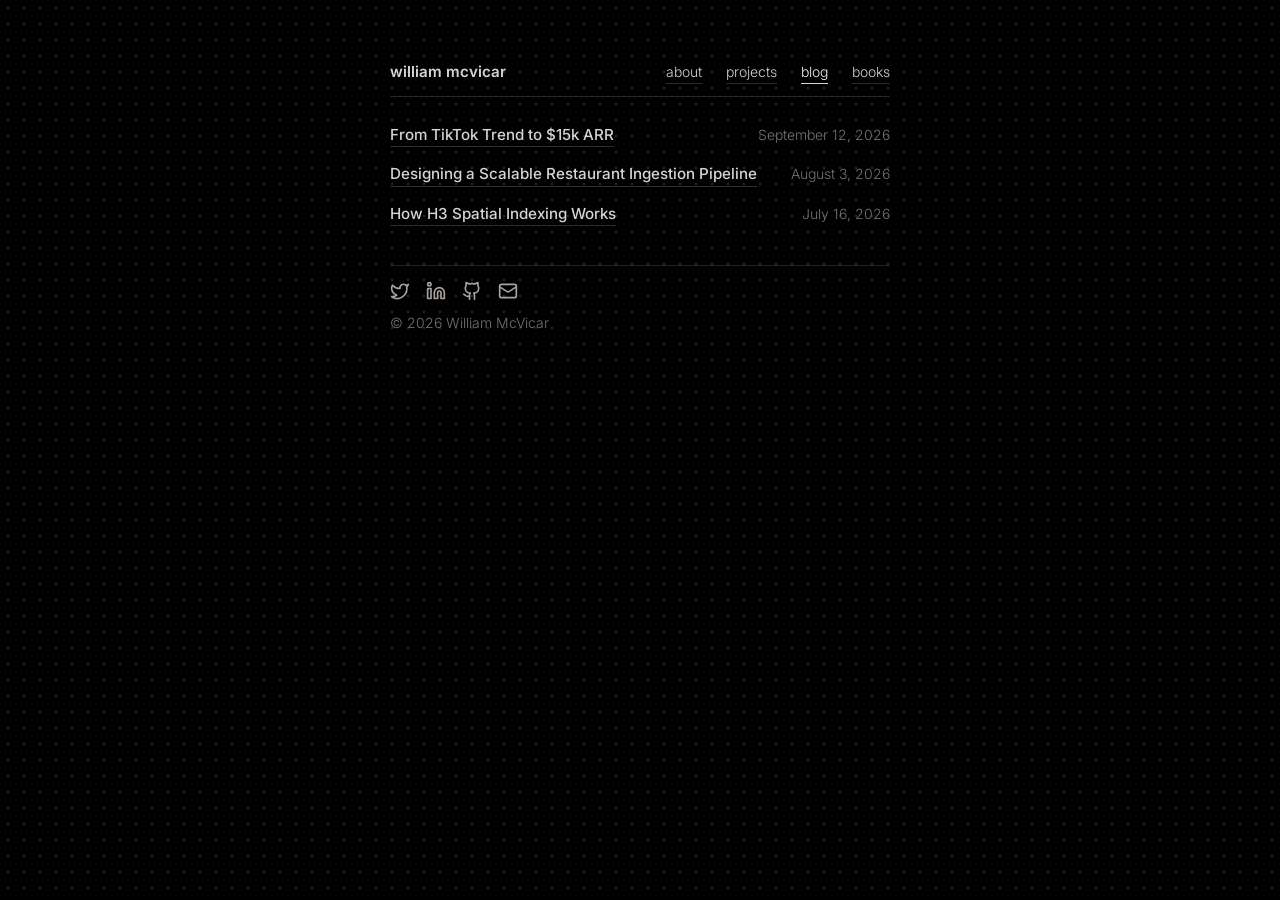
==== blog/index.html @ 118fc6f8 "Updated icons" ====
<!doctype html>
<html lang="en">
  <head>
    <meta charset="UTF-8" />
    <meta name="viewport" content="width=device-width, initial-scale=1.0" />
    <title>Blog | William McVicar</title>
    <meta
      name="description"
      content="Notes from William McVicar on software, systems, and things he's been building."
    />
    <link rel="icon" href="/favicon.svg" type="image/svg+xml" />
    <link rel="preconnect" href="https://fonts.googleapis.com" />
    <link rel="preconnect" href="https://fonts.gstatic.com" crossorigin />
    <link
      href="https://fonts.googleapis.com/css2?family=Inter:wght@400;500;600;700&amp;display=swap"
      rel="stylesheet"
    />
    <link rel="stylesheet" href="../styles.css" />
  </head>
  <body>
    <div class="page">
      <header class="topbar">
        <a class="site-title" href="/">william mcvicar</a>
        <nav>
          <a class="animated-link" href="/">about</a>
          <a class="animated-link" href="/projects/">projects</a>
          <a class="animated-link is-active" href="/blog/">blog</a>
          <a class="animated-link" href="/books/">books</a>
        </nav>
      </header>

      <main>
        <section class="content blog-content" aria-labelledby="blog-title">
          <h1 class="sr-only" id="blog-title">Blog</h1>

          <ul class="post-list" aria-label="blog posts">
            <li class="post-row">
              <div>
                <a
                  class="post-title animated-link"
                  href="/blog/from-tiktok-trend-to-15k-arr/"
                  >From TikTok Trend to $15k ARR</a
                >
              </div>
              <time class="post-date" datetime="2026-09-12">September 12, 2026</time>
            </li>
            <li class="post-row">
              <div>
                <a
                  class="post-title animated-link"
                  href="/blog/designing-a-scalable-restaurant-ingestion-pipeline/"
                  >Designing a Scalable Restaurant Ingestion Pipeline</a
                >
              </div>
              <time class="post-date" datetime="2026-08-03">August 3, 2026</time>
            </li>
            <li class="post-row">
              <div>
                <a
                  class="post-title animated-link"
                  href="/blog/how-h3-spatial-indexing-works/"
                  >How H3 Spatial Indexing Works</a
                >
              </div>
              <time class="post-date" datetime="2026-07-16">July 16, 2026</time>
            </li>
          </ul>
        </section>
      </main>

      <footer id="contact" class="footer">
        <div class="links">
          <a class="social-link" href="https://x.com/wmcvicar_" aria-label="x" target="_blank" rel="noopener noreferrer">
            <svg class="social-icon" aria-hidden="true" viewBox="0 0 24 24" fill="none" stroke="currentColor" stroke-width="2" stroke-linecap="round" stroke-linejoin="round"><path d="M22 4s-.7 2.1-2 3.4c1.6 10-9.4 17.3-18 11.6 2.2.1 4.4-.6 6-2C3 15.5.5 9.6 3 5c2.2 2.6 5.6 4.1 9 4-.9-4.2 4-6.6 7-3.8 1.1 0 3-1.2 3-1.2z"/></svg>
            <span class="social-label">x</span>
          </a>
          <a class="social-link" href="https://www.linkedin.com/in/william-mcvicar-0531a7324/" aria-label="linkedin" target="_blank" rel="noopener noreferrer">
            <svg class="social-icon" aria-hidden="true" viewBox="0 0 24 24" fill="none" stroke="currentColor" stroke-width="2" stroke-linecap="round" stroke-linejoin="round"><path d="M16 8a6 6 0 0 1 6 6v7h-4v-7a2 2 0 0 0-2-2 2 2 0 0 0-2 2v7h-4v-7a6 6 0 0 1 6-6z"/><rect width="4" height="12" x="2" y="9"/><circle cx="4" cy="4" r="2"/></svg>
            <span class="social-label">linkedin</span>
          </a>
          <a class="social-link" href="https://github.com/wmcv" aria-label="github" target="_blank" rel="noopener noreferrer">
            <svg class="social-icon" aria-hidden="true" viewBox="0 0 24 24" fill="none" stroke="currentColor" stroke-width="2" stroke-linecap="round" stroke-linejoin="round"><path d="M15 22v-4a4.8 4.8 0 0 0-1-3.5c3 0 6-2 6-5.5.08-1.25-.27-2.48-1-3.5.28-1.15.28-2.35 0-3.5 0 0-1 0-3 1.5-2.64-.5-5.36-.5-8 0C6 2 5 2 5 2c-.3 1.15-.3 2.35 0 3.5A5.4 5.4 0 0 0 4 9c0 3.5 3 5.5 6 5.5-.39.49-.68 1.05-.85 1.65-.17.6-.22 1.23-.15 1.85v4"/><path d="M9 18c-4.51 2-5-2-7-2"/></svg>
            <span class="social-label">github</span>
          </a>
          <a class="social-link" href="mailto:wmcvicar@uwaterloo.ca" aria-label="email">
            <svg class="social-icon" aria-hidden="true" viewBox="0 0 24 24" fill="none" stroke="currentColor" stroke-width="2" stroke-linecap="round" stroke-linejoin="round"><rect width="20" height="16" x="2" y="4" rx="2"/><path d="m22 7-8.97 5.7a1.94 1.94 0 0 1-2.06 0L2 7"/></svg>
            <span class="social-label">email</span>
          </a>
        </div>
        <p class="copyright">&copy; <span id="year"></span> William McVicar</p>
      </footer>
    </div>

    <script src="../script.js"></script>
  </body>
</html>
---- styles.css ----
:root {
  --bg: #000000;
  --dot: #1f2937;
  --surface: #171717;
  --surface-soft: #111111;
  --border: #262626;
  --border-strong: #404040;
  --text: #a8a29e;
  --text-strong: #d6d3d1;
  --text-soft: #78716c;
  --accent: #93a4be;
  --page-width: 500px;
  --page-pad: 24px;
  --font-xs: 0.75rem;
  --font-sm: 0.875rem;
  --font-base: 0.95rem;
  --font-lg: 1.125rem;
  --font-xl: 1.45rem;
  --line: 1.55;
  --radius: 8px;
  --ease: cubic-bezier(0.22, 1, 0.36, 1);
  --duration: 180ms;
}

* {
  box-sizing: border-box;
}

html,
body {
  margin: 0;
  min-height: 100%;
}

html {
  scroll-padding-top: 24px;
  scroll-behavior: smooth;
}

body {
  color: var(--text);
  background-color: var(--bg);
  background-image: radial-gradient(circle, var(--dot) 1px, transparent 1px);
  background-size: 16px 16px;
  font-family: "Inter", "Geist", ui-sans-serif, system-ui, -apple-system, BlinkMacSystemFont, "Segoe UI", sans-serif;
  font-size: var(--font-base);
  font-weight: 300;
  line-height: var(--line);
  letter-spacing: 0;
  overflow-x: hidden;
}

a {
  color: inherit;
}

.page {
  width: 100%;
  max-width: calc(var(--page-width) + (var(--page-pad) * 2));
  margin-inline: auto;
  padding: 60px var(--page-pad) 28px;
}

.article-page {
  max-width: calc(1000px + (var(--page-pad) * 2));
}

.article-page .topbar,
.article-page .footer {
  max-width: 760px;
  margin-inline: auto;
}

.topbar {
  display: flex;
  align-items: center;
  justify-content: space-between;
  gap: 16px;
  padding-bottom: 12px;
  border-bottom: 1px solid var(--border);
}

.site-title {
  color: var(--text-strong);
  font-size: var(--font-base);
  font-weight: 600;
  text-decoration: none;
  white-space: nowrap;
}

nav {
  display: flex;
  align-items: center;
  justify-content: flex-end;
  flex-wrap: wrap;
  gap: 24px;
}

nav a {
  color: var(--text);
  font-size: var(--font-sm);
  text-decoration: none;
}

.animated-link {
  position: relative;
  display: inline-flex;
  align-items: center;
  color: var(--text-strong);
  text-decoration: none;
  transition: color 300ms ease;
}

.animated-link::after,
.animated-link::before {
  content: "";
  position: absolute;
  left: 0;
  right: 0;
  bottom: -1px;
  height: 1px;
  transform-origin: left;
  pointer-events: none;
}

.animated-link::after {
  background: var(--border-strong);
  opacity: 0.7;
}

.animated-link::before {
  z-index: 1;
  background: var(--text-strong);
  opacity: 0;
  transform: scaleX(0);
}

.animated-link:hover,
.animated-link:focus-visible,
.animated-link.is-active {
  color: #f5f5f4;
}

.animated-link:hover::before,
.animated-link:focus-visible::before {
  opacity: 1;
  animation: sweep 2s ease-in-out infinite;
}

.animated-link.is-active::before {
  opacity: 1;
  transform: scaleX(1);
}

a:focus-visible {
  outline: 1px solid var(--text-strong);
  outline-offset: 4px;
}

.sr-only {
  position: absolute;
  width: 1px;
  height: 1px;
  padding: 0;
  margin: -1px;
  overflow: hidden;
  clip: rect(0, 0, 0, 0);
  white-space: nowrap;
  border: 0;
}

.content {
  margin-top: 18px;
}

.group-block {
  position: relative;
  margin-top: 10px;
  padding-left: 16px;
  border-radius: var(--radius);
  transition: transform var(--duration) var(--ease);
}

.group-block:hover {
  transform: translateX(4px);
}

.group-label,
.single-line {
  margin: 0;
  color: var(--text);
  font-size: var(--font-base);
}

.group-label {
  font-style: italic;
  font-weight: 600;
}

.single-line::before,
.group-label::before {
  content: "";
  position: absolute;
  left: 0;
  top: 0.72em;
  width: 6px;
  height: 6px;
  background: var(--text-strong);
  transform: translateY(-50%) rotate(45deg);
  transition: transform 300ms var(--ease);
}

.group-block:hover .single-line::before,
.group-block:hover .group-label::before {
  transform: translateY(-50%) rotate(90deg);
}

.experience-lines,
.project-lines {
  display: grid;
  gap: 4px;
  margin-top: 10px;
  margin-left: 16px;
}

.experience-lines p,
.project-lines p {
  margin: 0;
  color: var(--text);
  font-size: var(--font-base);
  line-height: var(--line);
}

.company-link {
  margin-left: 0.2rem;
}

.link-icon {
  width: 14px;
  height: 14px;
  margin-right: 0.2rem;
  border: 1px solid var(--text-strong);
  border-radius: 3px;
  background: #ffffff;
  box-shadow: 0 0 0 1px rgba(0, 0, 0, 0.75);
  vertical-align: -2px;
}

.blog-content,
.archive-content,
.article {
  margin-top: 18px;
}

.blog-layout {
  display: grid;
  grid-template-columns: 180px minmax(0, 740px);
  gap: 48px;
  align-items: start;
  max-width: 968px;
  margin-inline: auto;
}

.toc {
  position: sticky;
  width: 180px;
  top: 90px;
  margin-top: 18px;
  color: var(--text-soft);
  font-size: 0.8125rem;
  opacity: 0.74;
}

.blog-layout > .article {
  width: 100%;
}

.toc h3 {
  margin: 0 0 10px;
  color: var(--text);
  font-size: 0.75rem;
  font-weight: 500;
  letter-spacing: 0.04em;
}

.toc nav {
  display: grid;
  gap: 8px;
}

.toc-link {
  position: relative;
  display: block;
  padding: 0 0 0 13px;
  color: var(--text-soft);
  font-size: 0.8125rem;
  font-weight: 500;
  line-height: 1.45;
  text-decoration: none;
  opacity: 0.68;
  transition: color var(--duration) var(--ease), transform var(--duration) var(--ease);
}

.toc-link::before {
  content: "";
  position: absolute;
  left: 0;
  top: 0.72em;
  width: 4px;
  height: 4px;
  border-radius: 999px;
  background: #22c55e;
  opacity: 0;
  transform: translateY(-50%) scale(0.6);
  transition: opacity var(--duration) var(--ease), transform var(--duration) var(--ease);
}

.toc-link:hover,
.toc-link:focus-visible {
  color: var(--text);
  opacity: 1;
  transform: translateX(3px);
}

.toc-link.is-active {
  color: #f5f5f4;
  opacity: 1;
}

.toc-link.is-active::before {
  opacity: 1;
  transform: translateY(-50%) scale(1);
}

.toc-link[data-level="2"] {
  font-weight: 600;
}

.toc-link[data-level="3"] {
  padding-left: 24px;
  font-weight: 400;
}

.toc-link[data-level="3"]::before {
  left: 11px;
}

.page-heading {
  margin: 0;
  color: var(--text-strong);
  font-size: var(--font-xl);
  font-weight: 600;
  line-height: 1.2;
}

.page-subtitle {
  margin: 6px 0 18px;
  color: var(--text);
  font-size: var(--font-sm);
  line-height: var(--line);
}

.post-list {
  display: grid;
  gap: 0;
  padding: 0;
  margin: 0;
  list-style: none;
}

.post-row {
  display: flex;
  align-items: baseline;
  justify-content: space-between;
  gap: 16px;
  padding: 8px 0;
}

.post-title {
  font-size: var(--font-base);
  font-weight: 500;
}

.post-date {
  color: var(--text-soft);
  font-size: var(--font-sm);
  white-space: nowrap;
}

.books-content {
  margin-top: 18px;
}

.book-list {
  display: grid;
}

.book-entry {
  display: grid;
  grid-template-columns: 52px minmax(0, 1fr);
  gap: 18px;
  align-items: start;
  padding: 24px 0;
  border-top: 1px solid var(--border);
}

.book-entry:first-child {
  padding-top: 0;
  border-top: 0;
}

.book-entry:last-child {
  border-bottom: 1px solid var(--border);
}

.book-cover {
  display: block;
  width: 52px !important;
  max-width: 52px;
  height: auto;
  border-radius: 3px;
}

.book-content {
  min-width: 0;
}

.book-heading {
  display: flex;
  align-items: baseline;
  justify-content: space-between;
  gap: 16px;
}

.book-heading h2 {
  margin: 0;
  color: var(--text-strong);
  font-size: var(--font-base);
  font-weight: 600;
  line-height: 1.35;
}

.book-category {
  flex: 0 0 auto;
  color: var(--text-soft);
  font-size: var(--font-xs);
  line-height: 1.35;
}

.book-author {
  margin: 6px 0 0;
  font-size: var(--font-sm);
  line-height: 1.55;
}

.book-author {
  color: var(--text-soft);
}

.book-notes {
  display: grid;
  gap: 4px;
  margin: 10px 0 0;
  padding-left: 17px;
  color: var(--text);
  font-size: var(--font-sm);
  line-height: 1.55;
  text-wrap: pretty;
}

.book-notes li::marker {
  color: var(--text-soft);
}

.project-card-list {
  display: grid;
  gap: 16px;
}

.project-card {
  overflow: hidden;
  border: 1px solid var(--border);
  border-radius: var(--radius);
  background: var(--surface);
  transition: border-color var(--duration) var(--ease), transform var(--duration) var(--ease);
}

.project-card:hover {
  border-color: var(--border-strong);
  transform: translateY(-2px);
}

.project-media {
  display: block;
  height: 250px;
  overflow: hidden;
  background:
    linear-gradient(135deg, rgba(31, 41, 55, 0.36), rgba(23, 23, 23, 0.2)),
    radial-gradient(circle, rgba(148, 163, 184, 0.12) 1px, transparent 1px);
  background-size: auto, 14px 14px;
  border-bottom: 1px solid var(--border);
  text-decoration: none;
  transition: height 500ms var(--ease);
}

.project-card:hover .project-media {
  height: 275px;
}

.project-media video {
  display: block;
  width: 100%;
  height: 100%;
  object-fit: contain;
  object-position: center;
}

.project-category {
  margin: 0 0 4px;
  color: var(--text-soft);
  font-size: var(--font-xs);
}

.project-info {
  padding: 14px;
  background: var(--surface-soft);
}

.project-head {
  display: flex;
  align-items: center;
  justify-content: space-between;
  gap: 12px;
}

.project-head h2 {
  margin: 0;
  color: var(--text-strong);
  font-size: var(--font-lg);
  font-weight: 600;
  line-height: 1.25;
}

.project-actions {
  display: flex;
  gap: 6px;
}

.icon-link {
  display: inline-grid;
  place-items: center;
  width: 24px;
  height: 24px;
  border: 1px solid var(--border);
  border-radius: 6px;
  color: var(--text);
  font-size: var(--font-xs);
  text-decoration: none;
  transition: color var(--duration) var(--ease), border-color var(--duration) var(--ease), transform 500ms var(--ease);
}

.icon-link:hover,
.icon-link:focus-visible {
  color: var(--text-strong);
  border-color: var(--border-strong);
  transform: scale(1.08);
}

.action-icon {
  width: 14px;
  height: 14px;
}

.project-info p {
  margin: 8px 0 0;
  color: var(--text);
  font-size: var(--font-sm);
  line-height: 1.5;
}

.project-info .project-category {
  margin-top: 0;
}

.project-info .project-meta {
  color: var(--text-soft);
  font-size: var(--font-xs);
}

strong {
  color: inherit;
  font-weight: 700;
}

.back-link {
  margin-bottom: 18px;
  color: var(--text);
  font-size: var(--font-sm);
}

.article-header {
  padding-bottom: 16px;
  margin-bottom: 16px;
  border-bottom: 1px solid var(--border);
}

.article h1 {
  margin: 0;
  color: var(--text-strong);
  font-size: 1.8rem;
  font-weight: 600;
  line-height: 1.2;
}

.article-header p {
  margin: 8px 0 0;
  color: var(--text);
  font-size: var(--font-base);
  line-height: var(--line);
}

.article-meta {
  display: flex;
  flex-wrap: wrap;
  gap: 10px;
  margin-top: 10px;
  color: var(--text-soft);
  font-size: var(--font-sm);
}

.notice {
  padding: 10px 12px;
  border: 1px solid var(--border);
  border-radius: var(--radius);
  margin: 0 0 22px;
  background: var(--surface-soft);
  color: var(--text);
  font-size: var(--font-sm);
}

.article section {
  margin-top: 26px;
}

.article h2,
.article h3 {
  color: var(--text-strong);
  font-weight: 600;
  line-height: 1.3;
  scroll-margin-top: 100px;
}

.article h2 {
  margin: 0 0 8px;
  font-size: 1.2rem;
}

.article h3 {
  margin: 18px 0 8px;
  font-size: 1.05rem;
}

.article p,
.article li,
.article td,
.article th {
  color: var(--text);
  font-size: var(--font-base);
  line-height: 1.7;
}

.article p {
  margin: 0 0 12px;
}

.article ul,
.article ol {
  margin: 8px 0 0;
  padding-left: 20px;
}

.article code {
  border: 1px solid var(--border);
  border-radius: 4px;
  padding: 0.12rem 0.28rem;
  background: var(--surface-soft);
  color: var(--text-strong);
  font-family: ui-monospace, SFMono-Regular, Menlo, Monaco, Consolas, "Liberation Mono", monospace;
  font-size: 0.86em;
}

.article pre {
  overflow-x: auto;
  padding: 12px;
  border: 1px solid var(--border);
  border-radius: var(--radius);
  background: var(--surface-soft);
}

.article pre code {
  border: 0;
  padding: 0;
  background: transparent;
}

.article blockquote {
  margin: 16px 0;
  padding-left: 14px;
  border-left: 2px solid var(--border-strong);
  color: var(--text);
  font-style: italic;
}

.article-figure {
  margin: 16px 0;
}

.figure-placeholder {
  display: grid;
  min-height: 180px;
  place-items: center;
  border: 1px solid var(--border);
  border-radius: var(--radius);
  background:
    linear-gradient(135deg, rgba(31, 41, 55, 0.35), rgba(23, 23, 23, 0.35)),
    radial-gradient(circle, rgba(214, 211, 209, 0.12) 1px, transparent 1px);
  background-size: auto, 14px 14px;
  color: var(--text-soft);
  font-size: var(--font-sm);
}

figcaption {
  margin-top: 6px;
  color: var(--text-soft);
  font-size: var(--font-xs);
}

.table-wrap {
  overflow-x: auto;
}

table {
  width: 100%;
  min-width: 420px;
  border-collapse: collapse;
  font-size: var(--font-sm);
}

th,
td {
  padding: 8px;
  border: 1px solid var(--border);
  text-align: left;
}

th {
  color: var(--text-strong);
  font-weight: 600;
}

.footer {
  margin-top: 32px;
  padding-top: 14px;
  border-top: 1px solid var(--border);
}

.links {
  display: flex;
  flex-wrap: wrap;
  gap: 16px;
}

.social-link {
  display: inline-flex;
  align-items: center;
  color: var(--text);
  font-size: var(--font-sm);
  text-decoration: none;
  transition: color var(--duration) var(--ease);
}

.social-link:hover,
.social-link:focus-visible {
  color: var(--text-strong);
}

.social-icon {
  width: 20px;
  height: 20px;
  transition: transform 500ms var(--ease);
}

.social-link:hover .social-icon,
.social-link:focus-visible .social-icon {
  transform: scale(1.1);
}

.social-label {
  display: inline-block;
  max-width: 0;
  overflow: hidden;
  opacity: 0;
  white-space: nowrap;
  transition: max-width 500ms var(--ease), margin-left 500ms var(--ease), opacity 500ms var(--ease);
}

.social-link:hover .social-label,
.social-link:focus-visible .social-label {
  max-width: 80px;
  margin-left: 8px;
  opacity: 1;
}

.copyright {
  margin: 10px 0 0;
  color: var(--text-soft);
  font-size: var(--font-sm);
}

@keyframes sweep {
  0% {
    transform: scaleX(0);
    transform-origin: left;
  }
  50% {
    transform: scaleX(1);
    transform-origin: left;
  }
  50.1% {
    transform: scaleX(1);
    transform-origin: right;
  }
  100% {
    transform: scaleX(0);
    transform-origin: right;
  }
}

@media (max-width: 680px) {
  :root {
    --page-pad: 20px;
    --font-base: 1rem;
    --font-sm: 0.92rem;
  }

  .page {
    padding-top: 28px;
  }

  .topbar {
    align-items: flex-start;
    flex-direction: column;
  }

  nav {
    justify-content: flex-start;
    gap: 16px;
  }

  .post-row {
    align-items: flex-start;
    flex-direction: column;
    gap: 2px;
  }

  .book-heading {
    align-items: flex-start;
    flex-direction: column;
    gap: 2px;
  }

  .book-entry {
    grid-template-columns: 44px minmax(0, 1fr);
    gap: 14px;
  }

  .book-cover {
    width: 44px !important;
    max-width: 44px;
  }
}

@media (max-width: 360px) {
  .book-entry {
    grid-template-columns: 1fr;
    gap: 12px;
  }

  .book-cover {
    width: 52px !important;
    max-width: 52px;
  }
}

@media (max-width: 1180px) {
  .article-page {
    max-width: calc(100% - (var(--page-pad) * 2));
  }

  .blog-layout {
    grid-template-columns: 160px minmax(0, 1fr);
    gap: 32px;
    max-width: 100%;
  }

  .toc {
    width: 160px;
    font-size: 0.8125rem;
  }

  .toc-link {
    font-size: 0.8125rem;
  }
}

@media (max-width: 999px) {
  .article-page {
    max-width: calc(var(--page-width) + (var(--page-pad) * 2));
  }

  .blog-layout {
    display: block;
  }

  .toc {
    display: none;
  }
}

@media (prefers-reduced-motion: reduce) {
  *,
  *::before,
  *::after {
    scroll-behavior: auto !important;
    transition-duration: 0.01ms !important;
    animation-duration: 0.01ms !important;
    animation-iteration-count: 1 !important;
  }

  .animated-link:hover::before,
  .animated-link:focus-visible::before {
    transform: scaleX(1);
  }

  .group-block:hover,
  .project-card:hover {
    transform: none;
  }

  .project-card:hover .project-media {
    height: 250px;
  }
}
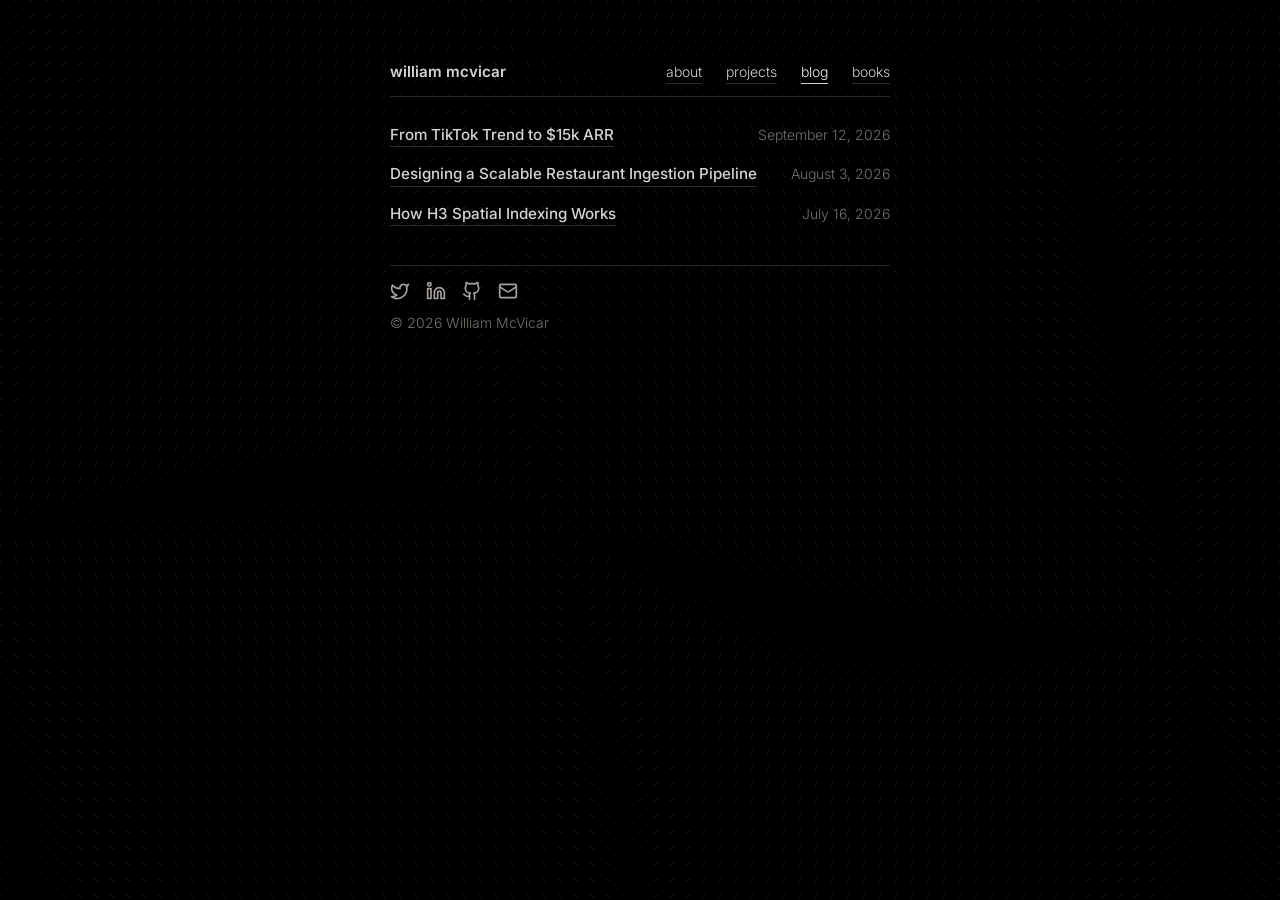
==== commit 52de19ab: "Updated background" ====
--- a/blog/index.html
+++ b/blog/index.html
@@ -91,6 +91,7 @@
       </footer>
     </div>
 
+    <script src="../vector-field-background.js"></script>
     <script src="../script.js"></script>
   </body>
 </html>
--- a/styles.css
+++ b/styles.css
@@ -40,8 +40,6 @@
 body {
   color: var(--text);
   background-color: var(--bg);
-  background-image: radial-gradient(circle, var(--dot) 1px, transparent 1px);
-  background-size: 16px 16px;
   font-family: "Inter", "Geist", ui-sans-serif, system-ui, -apple-system, BlinkMacSystemFont, "Segoe UI", sans-serif;
   font-size: var(--font-base);
   font-weight: 300;
@@ -50,11 +48,22 @@
   overflow-x: hidden;
 }
 
+.vector-field-background {
+  position: fixed;
+  inset: 0;
+  z-index: 0;
+  width: 100%;
+  height: 100%;
+  pointer-events: none;
+}
+
 a {
   color: inherit;
 }
 
 .page {
+  position: relative;
+  z-index: 1;
   width: 100%;
   max-width: calc(var(--page-width) + (var(--page-pad) * 2));
   margin-inline: auto;
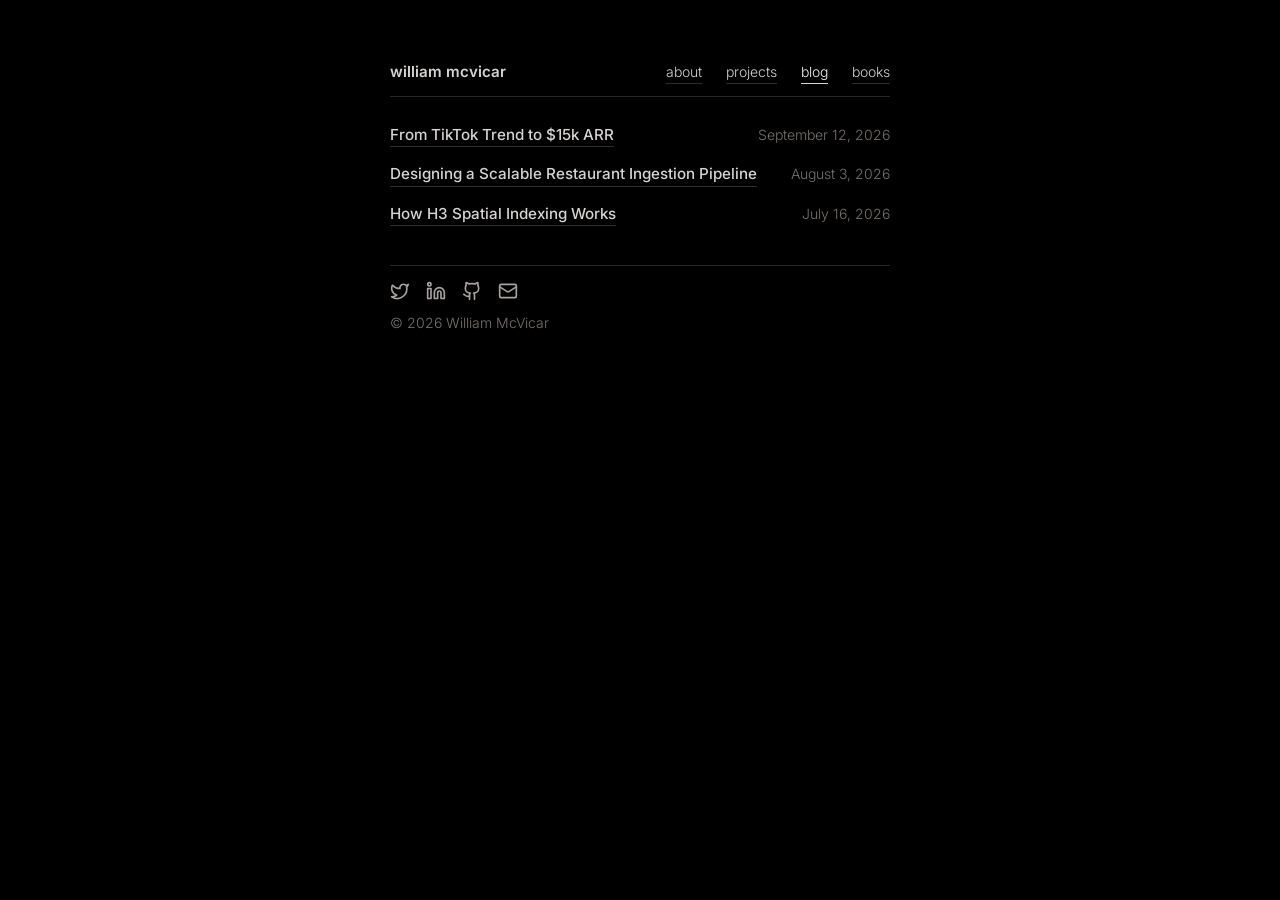
==== commit 0408a335: "Hid books" ====
--- a/blog/index.html
+++ b/blog/index.html
@@ -25,7 +25,7 @@
           <a class="animated-link" href="/">about</a>
           <a class="animated-link" href="/projects/">projects</a>
           <a class="animated-link is-active" href="/blog/">blog</a>
-          <a class="animated-link" href="/books/">books</a>
+          <a class="animated-link" href="/books/" hidden aria-hidden="true" tabindex="-1">books</a>
         </nav>
       </header>
 
--- a/styles.css
+++ b/styles.css
@@ -53,8 +53,14 @@
   inset: 0;
   z-index: 0;
   width: 100%;
-  height: 100%;
+  height: 100dvh;
   pointer-events: none;
+}
+
+@supports not (height: 100dvh) {
+  .vector-field-background {
+    height: 100vh;
+  }
 }
 
 a {
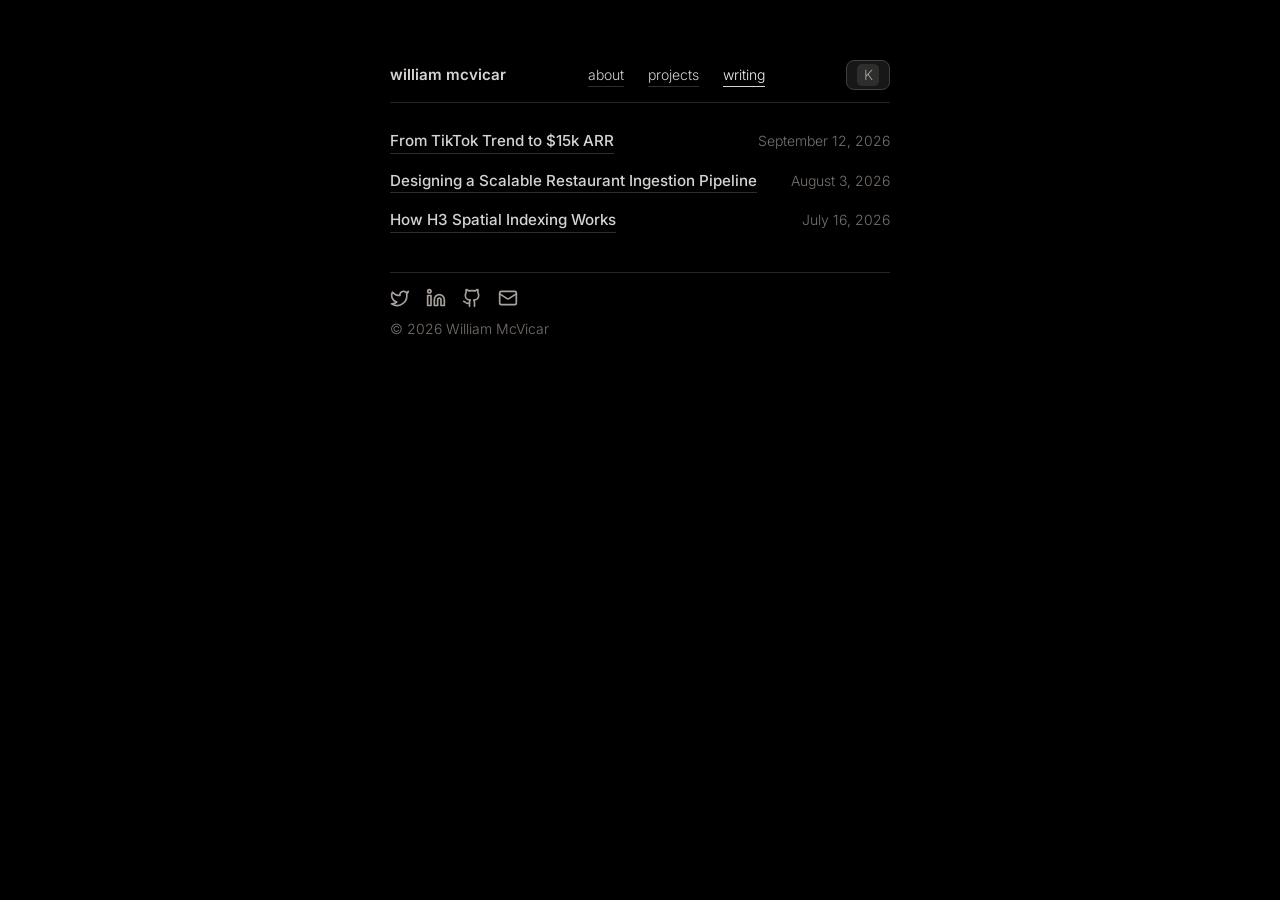
==== commit a485b387: "pushed update" ====
--- a/blog/index.html
+++ b/blog/index.html
@@ -24,7 +24,7 @@
         <nav>
           <a class="animated-link" href="/">about</a>
           <a class="animated-link" href="/projects/">projects</a>
-          <a class="animated-link is-active" href="/blog/">blog</a>
+          <a class="animated-link is-active" href="/blog/">writing</a>
           <a class="animated-link" href="/books/" hidden aria-hidden="true" tabindex="-1">books</a>
         </nav>
       </header>
--- a/styles.css
+++ b/styles.css
@@ -26,6 +26,10 @@
   box-sizing: border-box;
 }
 
+[hidden] {
+  display: none !important;
+}
+
 html,
 body {
   margin: 0;
@@ -115,6 +119,38 @@
   color: var(--text);
   font-size: var(--font-sm);
   text-decoration: none;
+}
+
+.command-trigger {
+  display: inline-flex;
+  align-items: center;
+  justify-content: center;
+  width: 44px;
+  height: 30px;
+  border: 1px solid var(--border-strong);
+  border-radius: var(--radius);
+  background: var(--surface);
+  color: var(--text);
+  font: inherit;
+  font-size: var(--font-sm);
+  cursor: pointer;
+  transition: color var(--duration) var(--ease), border-color var(--duration) var(--ease), background var(--duration) var(--ease);
+}
+
+.command-trigger span {
+  display: inline-flex;
+  align-items: center;
+  justify-content: center;
+  width: 22px;
+  height: 22px;
+  border-radius: 5px;
+  background: color-mix(in srgb, var(--text-strong) 12%, transparent);
+}
+
+.command-trigger:hover,
+.command-trigger:focus-visible {
+  border-color: var(--text-soft);
+  color: var(--text-strong);
 }
 
 .animated-link {
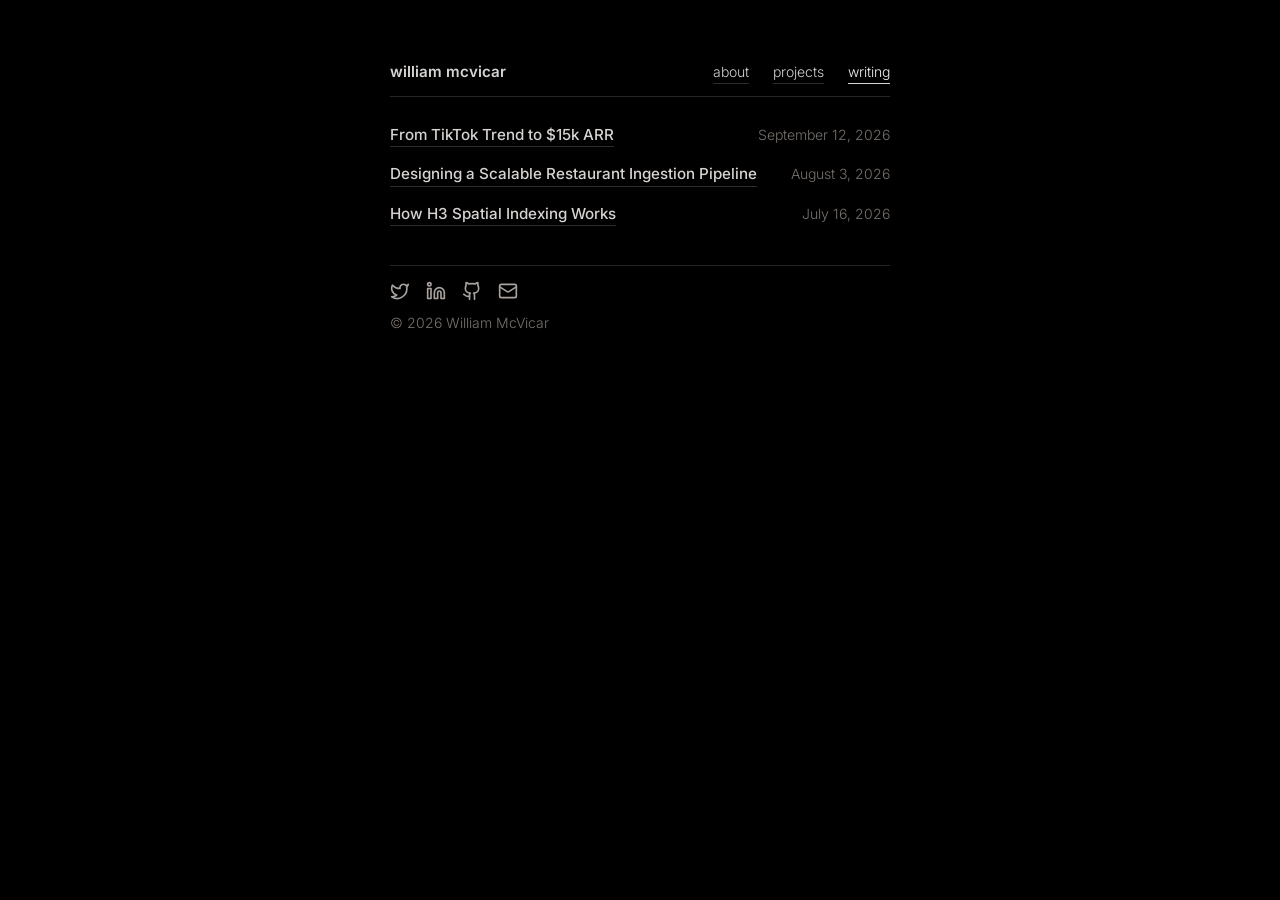
==== commit 69e647d1: "Hid books" ====
--- a/blog/index.html
+++ b/blog/index.html
@@ -25,7 +25,6 @@
           <a class="animated-link" href="/">about</a>
           <a class="animated-link" href="/projects/">projects</a>
           <a class="animated-link is-active" href="/blog/">writing</a>
-          <a class="animated-link" href="/books/" hidden aria-hidden="true" tabindex="-1">books</a>
         </nav>
       </header>
 
--- a/styles.css
+++ b/styles.css
@@ -26,10 +26,6 @@
   box-sizing: border-box;
 }
 
-[hidden] {
-  display: none !important;
-}
-
 html,
 body {
   margin: 0;
@@ -119,38 +115,6 @@
   color: var(--text);
   font-size: var(--font-sm);
   text-decoration: none;
-}
-
-.command-trigger {
-  display: inline-flex;
-  align-items: center;
-  justify-content: center;
-  width: 44px;
-  height: 30px;
-  border: 1px solid var(--border-strong);
-  border-radius: var(--radius);
-  background: var(--surface);
-  color: var(--text);
-  font: inherit;
-  font-size: var(--font-sm);
-  cursor: pointer;
-  transition: color var(--duration) var(--ease), border-color var(--duration) var(--ease), background var(--duration) var(--ease);
-}
-
-.command-trigger span {
-  display: inline-flex;
-  align-items: center;
-  justify-content: center;
-  width: 22px;
-  height: 22px;
-  border-radius: 5px;
-  background: color-mix(in srgb, var(--text-strong) 12%, transparent);
-}
-
-.command-trigger:hover,
-.command-trigger:focus-visible {
-  border-color: var(--text-soft);
-  color: var(--text-strong);
 }
 
 .animated-link {
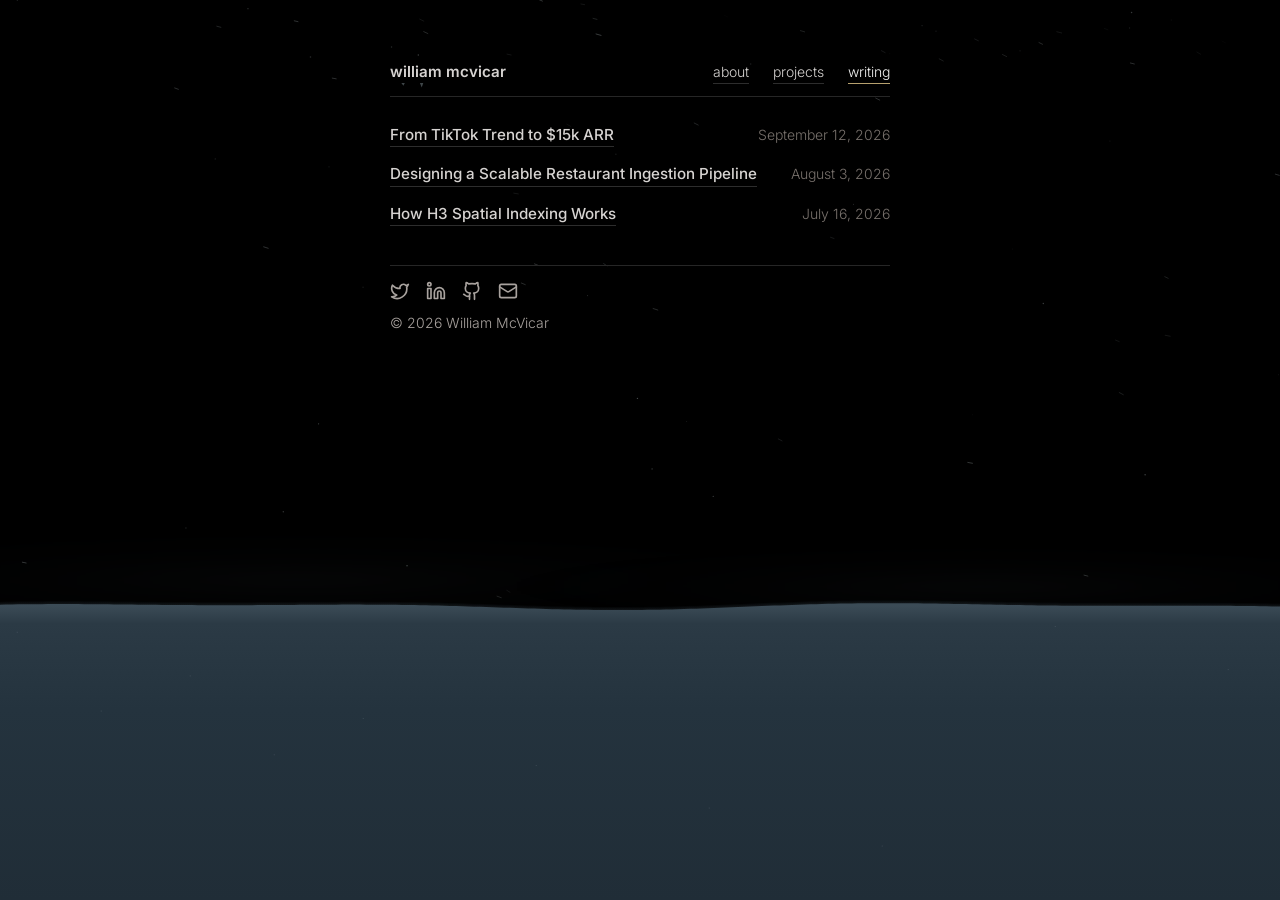
==== commit ef6b4e62: "Added christmas theme" ====
--- a/blog/index.html
+++ b/blog/index.html
@@ -16,6 +16,7 @@
       rel="stylesheet"
     />
     <link rel="stylesheet" href="../styles.css" />
+    <link rel="stylesheet" href="../seasonal.css" />
   </head>
   <body>
     <div class="page">
@@ -92,5 +93,6 @@
 
     <script src="../vector-field-background.js"></script>
     <script src="../script.js"></script>
+    <script src="../seasonal.js"></script>
   </body>
 </html>
--- a/seasonal.css
+++ b/seasonal.css
@@ -0,0 +1,77 @@
+/* One class scopes every seasonal style; disabled mode uses the original CSS. */
+.winter-season {
+  --winter-tree-width: 390px;
+  --accent: #b6a16e;
+}
+.winter-season .vector-field-background { opacity: .65; }
+.winter-season .animated-link::before { background: #b6a16e; }
+.winter-season .single-line::before,
+.winter-season .group-label::before { background: #829c87; }
+.winter-season .copyright { color: var(--text); }
+.winter-season .site-title { position: relative; }
+.winter-season .site-title::after {
+  content: '';
+  position: absolute;
+  left: 11px;
+  bottom: -4px;
+  width: 34px;
+  height: 5px;
+  background: #b3c6cf;
+  opacity: .35;
+  clip-path: polygon(0 0, 12% 0, 7% 65%, 0 0, 55% 0, 61% 100%, 66% 0, 100% 0);
+  pointer-events: none;
+}
+.winter-world {
+  position: fixed;
+  inset: 0;
+  z-index: 0;
+  pointer-events: none;
+}
+.winter-structures {
+  position: absolute;
+  inset: 0;
+  width: 100%;
+  height: 100%;
+  pointer-events: none;
+}
+.winter-tree {
+  position: absolute;
+  right: max(24px, env(safe-area-inset-right));
+  bottom: var(--winter-ground-depth, 290px);
+  width: min(calc(var(--winter-tree-width) * var(--winter-tree-scale, 1)), calc((100vw - 548px) / 2 - 48px));
+  height: auto;
+  aspect-ratio: 360 / 480;
+  pointer-events: none;
+}
+.winter-snow,
+.winter-accumulation {
+  position: fixed;
+  inset: 0;
+  width: 100%;
+  height: 100%;
+  pointer-events: none;
+}
+.winter-snow { z-index: 1; }
+.winter-accumulation { z-index: 2; }
+.winter-season .page { z-index: 3; }
+@media (max-width: 900px) {
+  .winter-world {
+    position: relative;
+    inset: auto;
+    width: 100%;
+    height: 360px;
+    margin-top: 16px;
+    margin-bottom: max(16px, env(safe-area-inset-bottom));
+    overflow: hidden;
+  }
+  .winter-tree {
+    right: max(8px, env(safe-area-inset-right));
+    width: min(calc(56vw * var(--winter-tree-scale, 1)), 220px);
+  }
+}
+@media (max-width: 480px) {
+  .winter-snow { opacity: .65; }
+}
+@media (prefers-reduced-motion: reduce) {
+  .winter-snow { display: none; }
+}
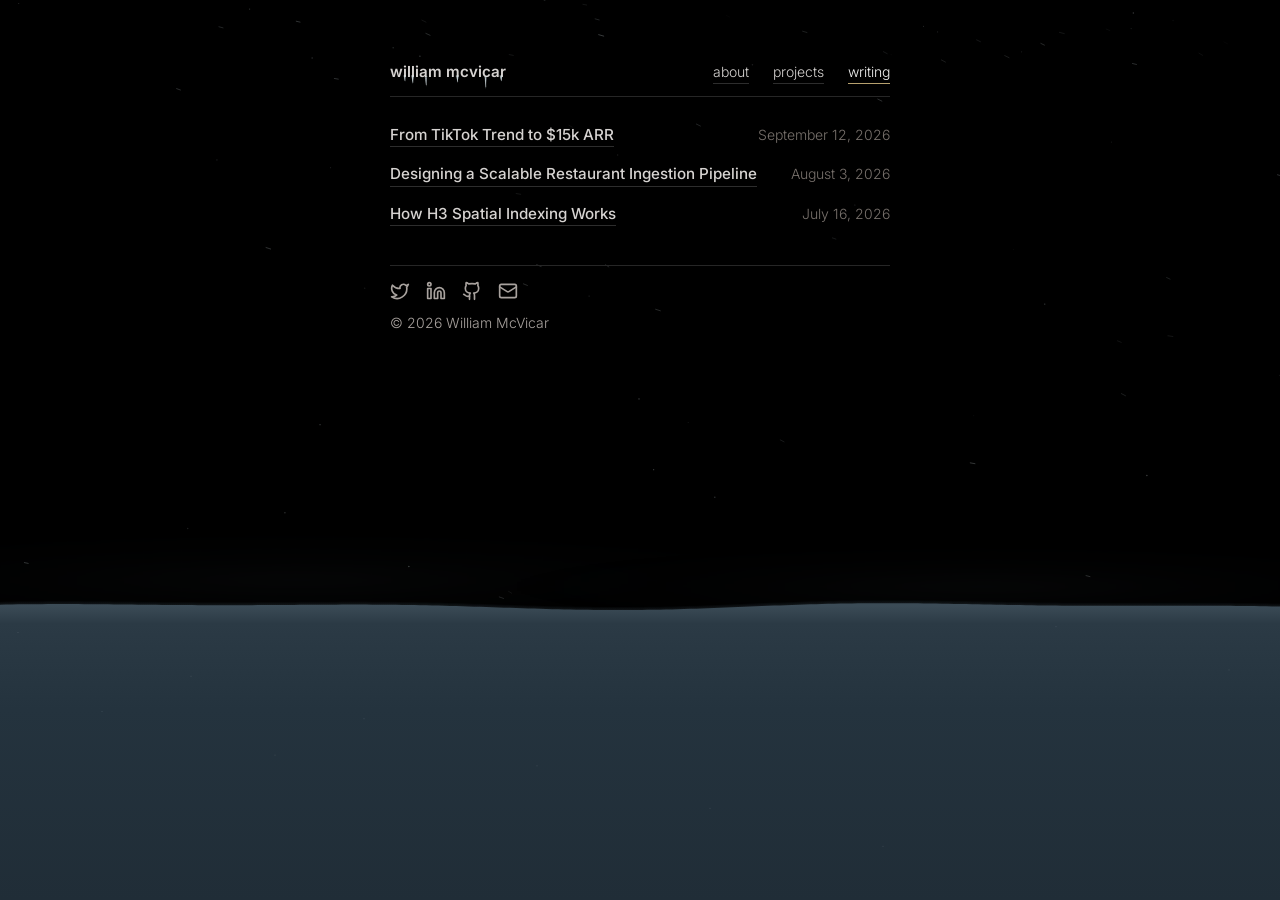
==== commit 24f3d926: "Updated image logo" ====
--- a/blog/index.html
+++ b/blog/index.html
@@ -8,6 +8,25 @@
       name="description"
       content="Notes from William McVicar on software, systems, and things he's been building."
     />
+    <link rel="canonical" href="https://wmcvicar.me/blog/" />
+    <meta property="og:type" content="website" />
+    <meta property="og:site_name" content="William McVicar" />
+    <meta property="og:locale" content="en_CA" />
+    <meta property="og:title" content="Blog | William McVicar" />
+    <meta property="og:description" content="Notes from William McVicar on software, systems, and things he&#x27;s been building." />
+    <meta property="og:url" content="https://wmcvicar.me/blog/" />
+    <meta property="og:image" content="https://wmcvicar.me/og-image.png" />
+    <meta property="og:image:secure_url" content="https://wmcvicar.me/og-image.png" />
+    <meta property="og:image:type" content="image/png" />
+    <meta property="og:image:width" content="1200" />
+    <meta property="og:image:height" content="630" />
+    <meta property="og:image:alt" content="William McVicar — Software Engineer. AI, Backend, Infrastructure. wmcvicar.me" />
+    <meta name="twitter:card" content="summary_large_image" />
+    <meta name="twitter:title" content="Blog | William McVicar" />
+    <meta name="twitter:description" content="Notes from William McVicar on software, systems, and things he&#x27;s been building." />
+    <meta name="twitter:image" content="https://wmcvicar.me/og-image.png" />
+    <meta name="twitter:image:alt" content="William McVicar — Software Engineer. AI, Backend, Infrastructure. wmcvicar.me" />
+    <meta name="twitter:creator" content="@wmcvicar_" />
     <link rel="icon" href="/favicon.svg" type="image/svg+xml" />
     <link rel="preconnect" href="https://fonts.googleapis.com" />
     <link rel="preconnect" href="https://fonts.gstatic.com" crossorigin />
--- a/seasonal.css
+++ b/seasonal.css
@@ -9,17 +9,14 @@
 .winter-season .group-label::before { background: #829c87; }
 .winter-season .copyright { color: var(--text); }
 .winter-season .site-title { position: relative; }
-.winter-season .site-title::after {
-  content: '';
+.winter-season .header-ice {
   position: absolute;
-  left: 11px;
-  bottom: -4px;
-  width: 34px;
-  height: 5px;
-  background: #b3c6cf;
-  opacity: .35;
-  clip-path: polygon(0 0, 12% 0, 7% 65%, 0 0, 55% 0, 61% 100%, 66% 0, 100% 0);
+  left: 0;
+  top: 0;
+  display: block;
+  overflow: visible;
   pointer-events: none;
+  user-select: none;
 }
 .winter-world {
   position: fixed;
@@ -64,6 +61,11 @@
     margin-bottom: max(16px, env(safe-area-inset-bottom));
     overflow: hidden;
   }
+  .winter-world .winter-accumulation {
+    position: absolute;
+    inset: 0;
+    z-index: 2;
+  }
   .winter-tree {
     right: max(8px, env(safe-area-inset-right));
     width: min(calc(56vw * var(--winter-tree-scale, 1)), 220px);
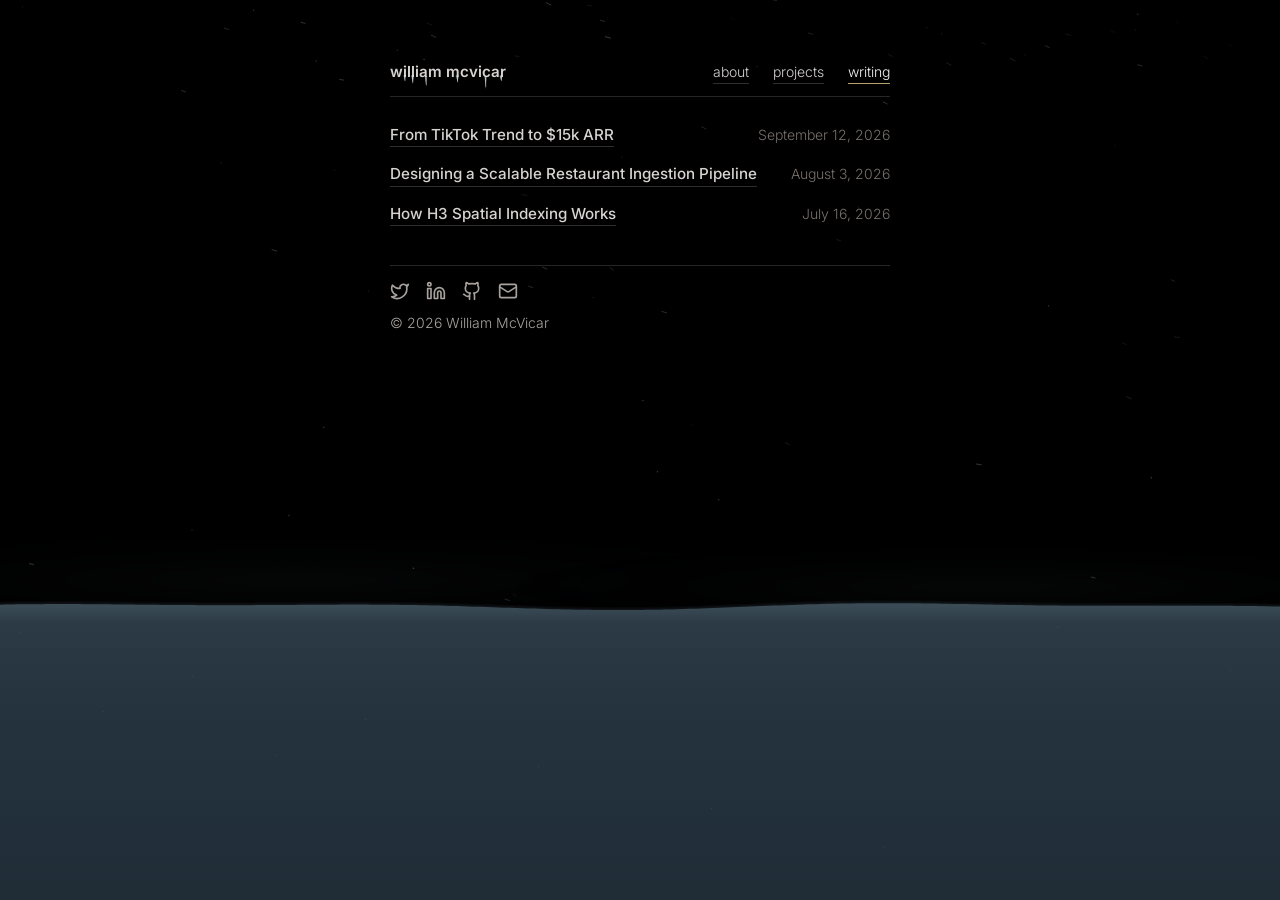
==== commit fbb072b3: "Updated twitter link logo" ====
--- a/blog/index.html
+++ b/blog/index.html
@@ -8,15 +8,15 @@
       name="description"
       content="Notes from William McVicar on software, systems, and things he's been building."
     />
-    <link rel="canonical" href="https://wmcvicar.me/blog/" />
+    <link rel="canonical" href="https://www.wmcvicar.me/blog/" />
     <meta property="og:type" content="website" />
     <meta property="og:site_name" content="William McVicar" />
     <meta property="og:locale" content="en_CA" />
     <meta property="og:title" content="Blog | William McVicar" />
     <meta property="og:description" content="Notes from William McVicar on software, systems, and things he&#x27;s been building." />
-    <meta property="og:url" content="https://wmcvicar.me/blog/" />
-    <meta property="og:image" content="https://wmcvicar.me/og-image.png" />
-    <meta property="og:image:secure_url" content="https://wmcvicar.me/og-image.png" />
+    <meta property="og:url" content="https://www.wmcvicar.me/blog/" />
+    <meta property="og:image" content="https://www.wmcvicar.me/og-image-v2.png" />
+    <meta property="og:image:secure_url" content="https://www.wmcvicar.me/og-image-v2.png" />
     <meta property="og:image:type" content="image/png" />
     <meta property="og:image:width" content="1200" />
     <meta property="og:image:height" content="630" />
@@ -24,7 +24,7 @@
     <meta name="twitter:card" content="summary_large_image" />
     <meta name="twitter:title" content="Blog | William McVicar" />
     <meta name="twitter:description" content="Notes from William McVicar on software, systems, and things he&#x27;s been building." />
-    <meta name="twitter:image" content="https://wmcvicar.me/og-image.png" />
+    <meta name="twitter:image" content="https://www.wmcvicar.me/og-image-v2.png" />
     <meta name="twitter:image:alt" content="William McVicar — Software Engineer. AI, Backend, Infrastructure. wmcvicar.me" />
     <meta name="twitter:creator" content="@wmcvicar_" />
     <link rel="icon" href="/favicon.svg" type="image/svg+xml" />
